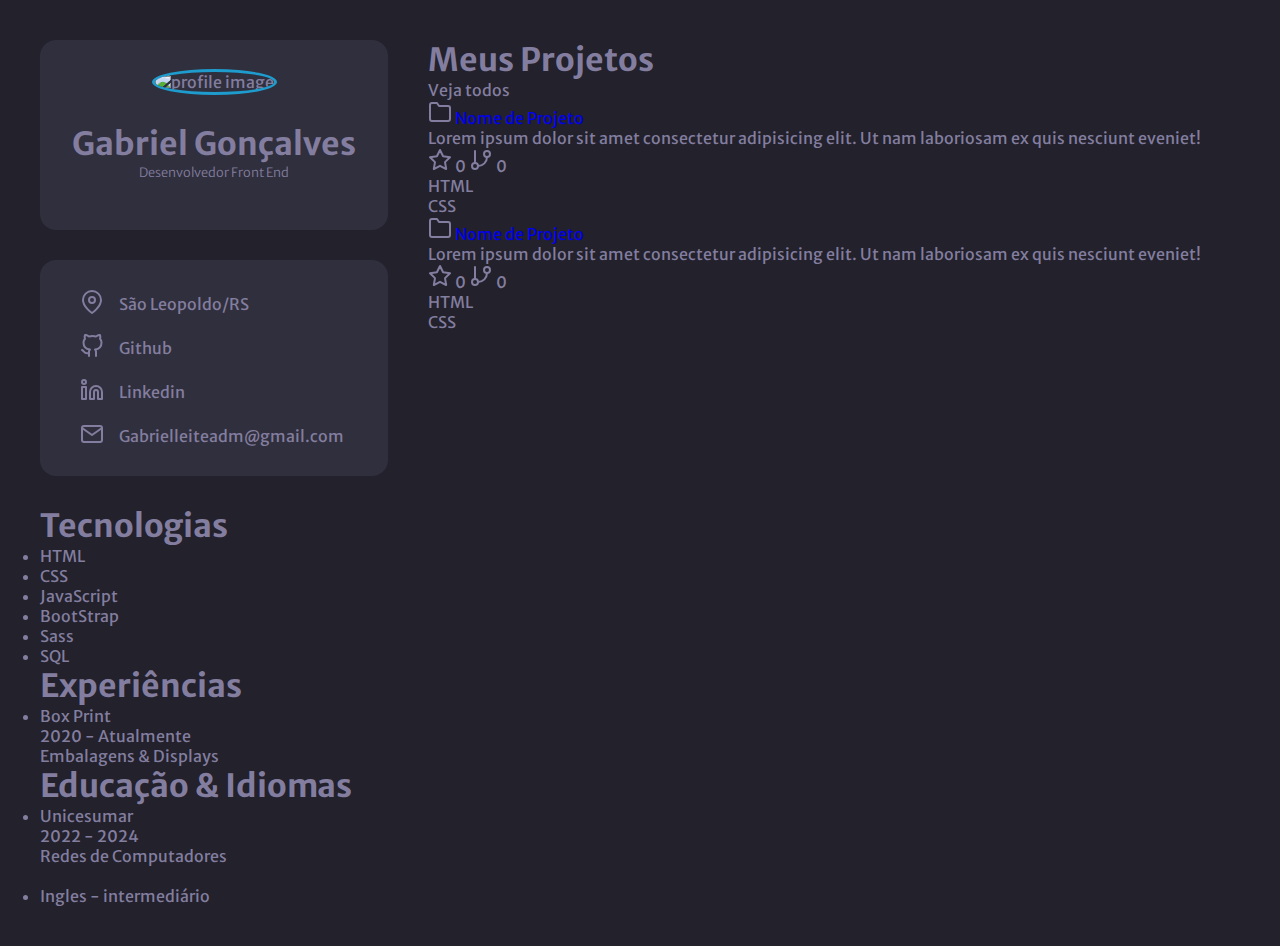
==== Portfolio/index.html @ c4e82d57 "att" ====
<!DOCTYPE html>
<html lang="pt-br">

<head>
    <meta charset="UTF-8">
    <meta http-equiv="X-UA-Compatible" content="IE=edge">
    <meta name="viewport" content="width=device-width, initial-scale=1.0">
    <link rel="shortcut icon" href="/favicon/favicon.ico" type="image/x-icon">
    <link rel="stylesheet" href="/style/style.css">
    <link rel="preconnect" href="https://fonts.googleapis.com">
    <link rel="preconnect" href="https://fonts.gstatic.com" crossorigin>
    <link href="https://fonts.googleapis.com/css2?family=Merriweather+Sans:wght@300;400;500;700&display=swap"
        rel="stylesheet">
    <title>Portfolio</title>
</head>

<body>
    <aside class="sidebar">
        <div class="profile">
            <img class="profile-photo" src="https://picsum.photos/128" alt="profile image">
            <h1 class="profile-dev">Gabriel Gonçalves</h1>
            <p class="profile-stack">Desenvolvedor Front End</p>
        </div>
        <div class="social-media">
            <div class="social-name">
                <img src="assets/map-pin.svg" alt="map pin">
                <a class="social-link" target="_blank" href="https://goo.gl/maps/F4BkJALcsFxPTntk9">São Leopoldo/RS</a>
            </div>
            <div class="social-name">
                <img src="assets/github.svg" alt="work">
                <a target="_blank" href="https://github.com/GabrielFleckl">Github</a>
            </div>
            <div class="social-name">
                <img src="assets/linkedin.svg" alt="work">
                <a target="_blank" href="https://www.linkedin.com/in/dev-gabriel-leite/">Linkedin</a>
            </div>
            <div class="social-name">
                <img src="assets/mail.svg" alt="work">
                <a href="#">Gabrielleiteadm@gmail.com</a>
            </div>
        </div>
        <div class="technologies">
            <h1 class="technologies-h1">Tecnologias</h1>
            <ul class="technologies-list">
                <li>HTML</li>
                <li>CSS</li>
                <li>JavaScript</li>
                <li>BootStrap</li>
                <li>Sass</li>
                <li>SQL</li>
            </ul>
        </div>
        <div class="XP">
            <h1>Experiências</h1>
            <ul>
                <li>
                    <p>Box Print</p>
                    <p>2020 - Atualmente</p>
                    <p>Embalagens & Displays</p>
                </li>
            </ul>
        </div>
        <div class="education">
            <h1>Educação & Idiomas</h1>
            <ul>
                <li>
                    <p>Unicesumar</p>
                    <p>2022 - 2024</p>
                    <p>Redes de Computadores</p>
                </li>
                <br>
                <li>
                    <p>Ingles - intermediário</p>
                </li>
            </ul>
        </div>
    </aside>
    <main class="content">
        <div class="projects">
            <h1 class="projects-title">Meus Projetos</h1>
            <p class="projects-paragraph">Veja todos</p>
        </div>
        <div class="card">
            <img class="card-img" src="assets/folder.svg" alt="pasta">
            <a class="card-title" href="#">Nome de Projeto</a>
            <p class="card-details">Lorem ipsum dolor sit amet consectetur adipisicing elit. Ut nam laboriosam ex quis
                nesciunt eveniet!</p>
            <img class="card-img-details" src="assets/star.svg" alt=""> 0
            <img class="card-img-details" src="assets/git-branch.svg" alt=""> 0
            <p class="card-tech">HTML</p>
            <p class="card-tech">CSS</p>
        </div>
        <div class="card">
            <img class="card-img" src="assets/folder.svg" alt="pasta">
            <a class="card-title" href="#">Nome de Projeto</a>
            <p class="card-details">Lorem ipsum dolor sit amet consectetur adipisicing elit. Ut nam laboriosam ex quis
                nesciunt eveniet!</p>
            <img class="card-img-details" src="assets/star.svg" alt=""> 0
            <img class="card-img-details" src="assets/git-branch.svg" alt=""> 0
            <p class="card-tech">HTML</p>
            <p class="card-tech">CSS</p>
        </div>
    </main>
</body>

</html>
---- style/style.css ----
* {
  padding: 0;
  margin: 0;
  box-sizing: border-box;
  font-family: "Merriweather Sans", sans-serif;
  text-decoration: none;
}

body {
  padding: 2.5em;
  margin: 0 auto;
  background-color: #22212C;
  color: #837E9F;
  display: flex;
  gap: 2.5em;
}

.sidebar {
  display: flex;
  flex-direction: column;
}
.sidebar .profile {
  display: flex;
  align-items: center;
  justify-content: center;
  flex-direction: column;
  background-color: #302F3D;
  border-radius: 1em;
  margin-bottom: 1.9em;
  min-width: 348px;
}
.sidebar .profile-photo {
  border-radius: 50%;
  border: 3px solid #1e9cce;
  margin: 1.8em 0px;
}
.sidebar .profile-name {
  margin-bottom: 4px;
  font-weight: 700;
}
.sidebar .profile-stack {
  font-size: 0.8em;
  font-weight: 300;
  margin-bottom: 50px;
}
.sidebar .social-media {
  background-color: #302F3D;
  border-radius: 1em;
  margin-bottom: 1.9em;
  display: flex;
  flex-direction: column;
  justify-content: center;
  align-items: flex-start;
  min-width: 328px;
  padding: 30px 0px 10px 40px;
}
.sidebar .social-media .social-name {
  display: flex;
  align-items: flex-end;
  margin-bottom: 20px;
}
.sidebar .social-media .social-name a {
  margin-left: 15px;
  color: #837E9F;
  transform: 2ms ease-in;
  position: relative;
}
.sidebar .social-media .social-name a:hover {
  text-decoration: underline;
}
.sidebar .social-media .social-name img {
  cursor: pointer;
}/*# sourceMappingURL=style.css.map */
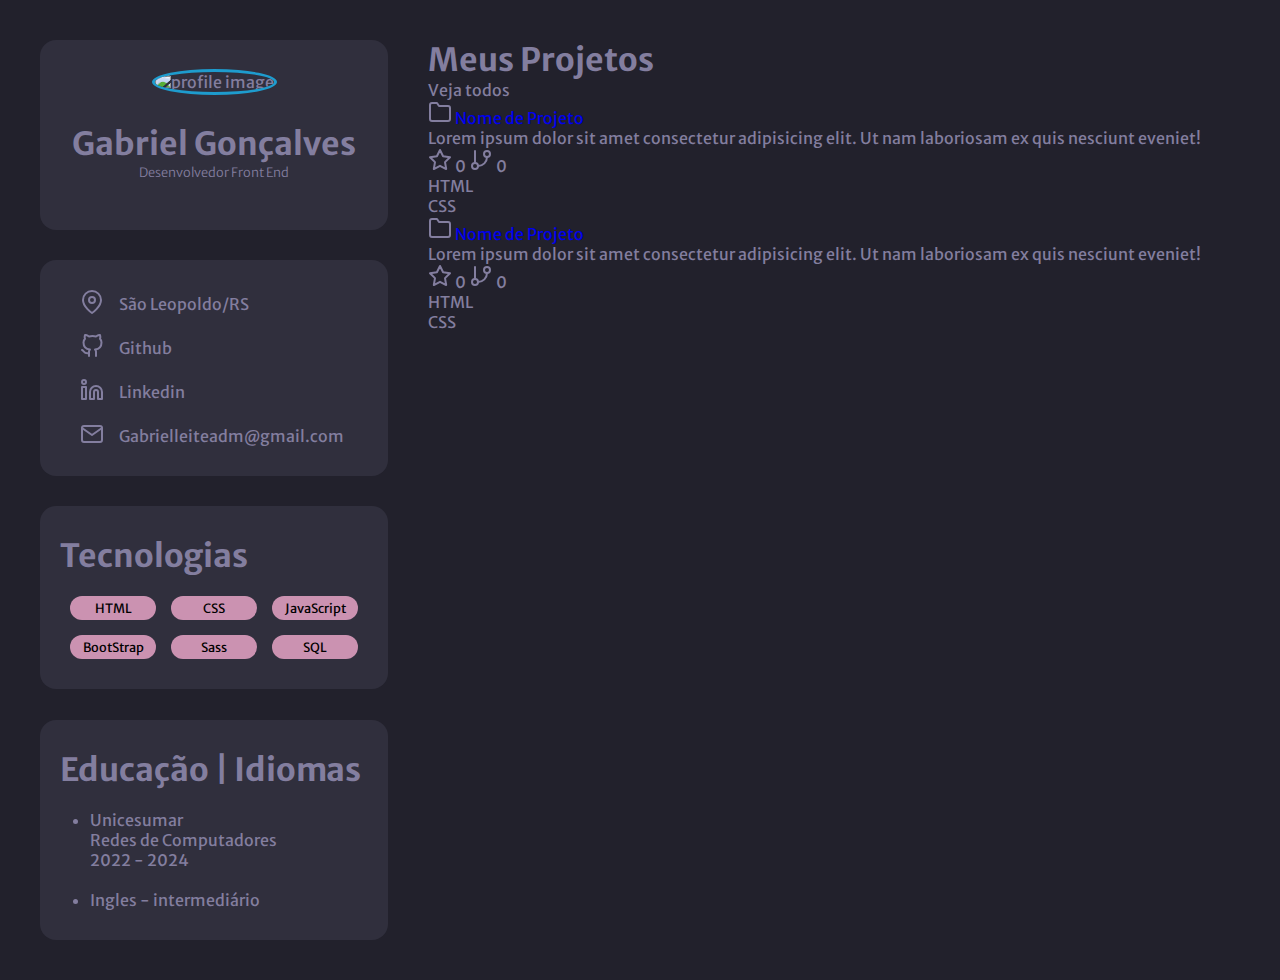
==== commit b3b0b7ef: "att" ====
--- a/Portfolio/index.html
+++ b/Portfolio/index.html
@@ -6,7 +6,7 @@
     <meta http-equiv="X-UA-Compatible" content="IE=edge">
     <meta name="viewport" content="width=device-width, initial-scale=1.0">
     <link rel="shortcut icon" href="/favicon/favicon.ico" type="image/x-icon">
-    <link rel="stylesheet" href="/style/style.css">
+    <link rel="stylesheet" href="style/style.css">
     <link rel="preconnect" href="https://fonts.googleapis.com">
     <link rel="preconnect" href="https://fonts.gstatic.com" crossorigin>
     <link href="https://fonts.googleapis.com/css2?family=Merriweather+Sans:wght@300;400;500;700&display=swap"
@@ -17,62 +17,53 @@
 <body>
     <aside class="sidebar">
         <div class="profile">
-            <img class="profile-photo" src="https://picsum.photos/128" alt="profile image">
+            <img class="profile-photo" src="" alt="profile image">
             <h1 class="profile-dev">Gabriel Gonçalves</h1>
             <p class="profile-stack">Desenvolvedor Front End</p>
         </div>
         <div class="social-media">
             <div class="social-name">
-                <img src="assets/map-pin.svg" alt="map pin">
+                <img class="img-link" src="assets/map-pin.svg" alt="map pin">
                 <a class="social-link" target="_blank" href="https://goo.gl/maps/F4BkJALcsFxPTntk9">São Leopoldo/RS</a>
             </div>
             <div class="social-name">
-                <img src="assets/github.svg" alt="work">
+                <img class="img-link" src="assets/github.svg" alt="work">
                 <a target="_blank" href="https://github.com/GabrielFleckl">Github</a>
             </div>
             <div class="social-name">
-                <img src="assets/linkedin.svg" alt="work">
+                <img class="img-link" src="assets/linkedin.svg" alt="work">
                 <a target="_blank" href="https://www.linkedin.com/in/dev-gabriel-leite/">Linkedin</a>
             </div>
             <div class="social-name">
-                <img src="assets/mail.svg" alt="work">
+                <img class="img-link" src="assets/mail.svg" alt="work">
                 <a href="#">Gabrielleiteadm@gmail.com</a>
             </div>
         </div>
         <div class="technologies">
             <h1 class="technologies-h1">Tecnologias</h1>
             <ul class="technologies-list">
-                <li>HTML</li>
-                <li>CSS</li>
-                <li>JavaScript</li>
-                <li>BootStrap</li>
-                <li>Sass</li>
-                <li>SQL</li>
-            </ul>
-        </div>
-        <div class="XP">
-            <h1>Experiências</h1>
-            <ul>
-                <li>
-                    <p>Box Print</p>
-                    <p>2020 - Atualmente</p>
-                    <p>Embalagens & Displays</p>
-                </li>
+                <li class="tech" >HTML</li>
+                <li class="tech">CSS</li>
+                <li class="tech">JavaScript</li>
+                <li class="tech">BootStrap</li>
+                <li class="tech">Sass</li>
+                <li class="tech">SQL</li>
             </ul>
         </div>
         <div class="education">
-            <h1>Educação & Idiomas</h1>
-            <ul>
+            <h1 class="education-h1">Educação | Idiomas</h1>
+            <ul class="education-list">
                 <li>
                     <p>Unicesumar</p>
+                    <p>Redes de Computadores</p>
                     <p>2022 - 2024</p>
-                    <p>Redes de Computadores</p>
                 </li>
-                <br>
                 <li>
                     <p>Ingles - intermediário</p>
                 </li>
+                
             </ul>
+
         </div>
     </aside>
     <main class="content">
--- a/Portfolio/style/style.css
+++ b/Portfolio/style/style.css
@@ -0,0 +1,127 @@
+* {
+  padding: 0;
+  margin: 0;
+  box-sizing: border-box;
+  font-family: "Merriweather Sans", sans-serif;
+  text-decoration: none;
+}
+
+body {
+  padding: 2.5em;
+  margin: 0 auto;
+  background-color: #22212C;
+  color: #837E9F;
+  display: flex;
+  gap: 2.5em;
+}
+
+.sidebar {
+  display: flex;
+  flex-direction: column;
+}
+.sidebar .profile {
+  display: flex;
+  align-items: center;
+  justify-content: center;
+  flex-direction: column;
+  background-color: #302F3D;
+  border-radius: 1em;
+  margin-bottom: 1.9em;
+  min-width: 348px;
+}
+.sidebar .profile-photo {
+  border-radius: 50%;
+  border: 3px solid #1e9cce;
+  margin: 1.8em 0px;
+}
+.sidebar .profile-name {
+  margin-bottom: 4px;
+  font-weight: 700;
+}
+.sidebar .profile-stack {
+  font-size: 0.8em;
+  font-weight: 300;
+  margin-bottom: 50px;
+}
+.sidebar .social-media {
+  background-color: #302F3D;
+  border-radius: 1em;
+  margin-bottom: 1.9em;
+  display: flex;
+  flex-direction: column;
+  justify-content: center;
+  align-items: flex-start;
+  max-width: 348px;
+  padding: 30px 0px 10px 40px;
+}
+.sidebar .social-media .social-name {
+  display: flex;
+  align-items: flex-end;
+  margin-bottom: 20px;
+}
+.sidebar .social-media .social-name a {
+  margin-left: 15px;
+  color: #837E9F;
+}
+.sidebar .social-media .social-name a:hover {
+  text-decoration: underline;
+}
+.sidebar .social-media .social-name .img-link {
+  cursor: pointer;
+}
+
+.technologies {
+  background-color: #302F3D;
+  border-radius: 1em;
+  margin-bottom: 1.9em;
+  display: flex;
+  flex-direction: column;
+  justify-content: center;
+  width: 348px;
+  padding: 30px 20px;
+}
+.technologies-h1 {
+  display: flex;
+  align-items: flex-end;
+  margin-bottom: 20px;
+}
+.technologies-list {
+  display: flex;
+  justify-content: center;
+  align-items: center;
+  list-style: none;
+  flex-wrap: wrap;
+  gap: 15px;
+}
+.technologies .tech {
+  display: flex;
+  justify-content: center;
+  align-items: center;
+  background-color: #CB92B1;
+  color: #000000;
+  border-radius: 30px;
+  width: 86px;
+  height: 24px;
+  font-size: 0.8em;
+}
+
+.education {
+  background-color: #302F3D;
+  border-radius: 1em;
+  display: flex;
+  flex-direction: column;
+  justify-content: center;
+  width: 348px;
+  padding: 30px 20px;
+}
+.education-h1 {
+  display: flex;
+  align-items: center;
+  margin-bottom: 20px;
+}
+.education-list {
+  display: flex;
+  flex-direction: column;
+  padding: 0px 30px;
+  gap: 20px;
+}/*# sourceMappingURL=style.css.map */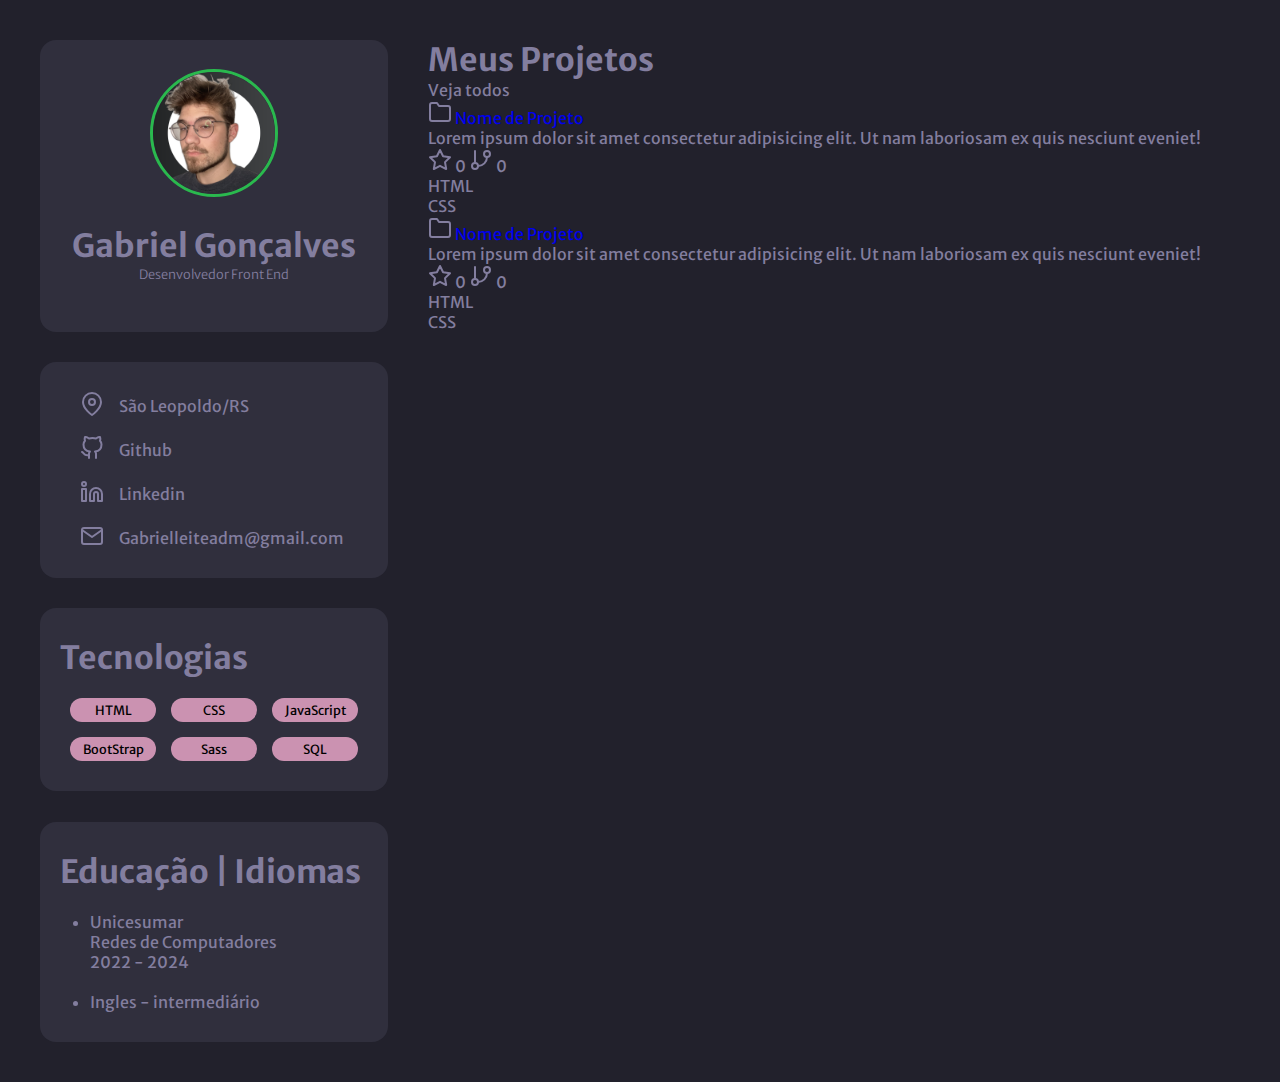
==== commit 9486db79: "att" ====
--- a/Portfolio/index.html
+++ b/Portfolio/index.html
@@ -17,7 +17,7 @@
 <body>
     <aside class="sidebar">
         <div class="profile">
-            <img class="profile-photo" src="" alt="profile image">
+            <img class="profile-photo" src="img/profile-pic.png" alt="profile image">
             <h1 class="profile-dev">Gabriel Gonçalves</h1>
             <p class="profile-stack">Desenvolvedor Front End</p>
         </div>
--- a/Portfolio/style/style.css
+++ b/Portfolio/style/style.css
@@ -31,8 +31,9 @@
 }
 .sidebar .profile-photo {
   border-radius: 50%;
-  border: 3px solid #1e9cce;
+  border: 3px solid #2ab94e;
   margin: 1.8em 0px;
+  width: 128px;
 }
 .sidebar .profile-name {
   margin-bottom: 4px;
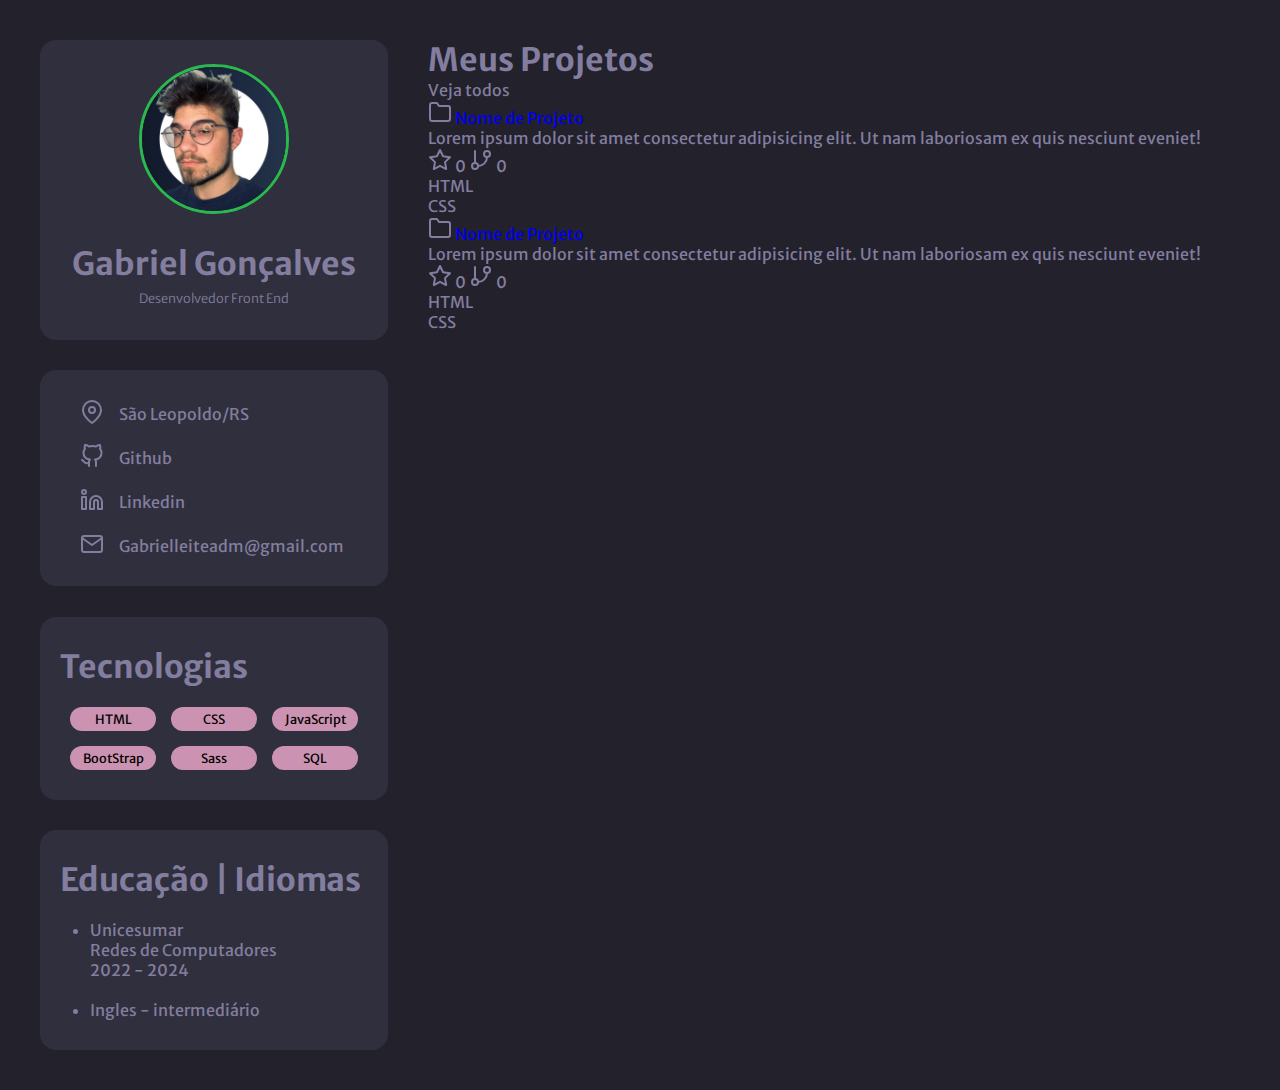
==== commit 360e3f5b: "att" ====
--- a/Portfolio/index.html
+++ b/Portfolio/index.html
@@ -17,7 +17,7 @@
 <body>
     <aside class="sidebar">
         <div class="profile">
-            <img class="profile-photo" src="img/profile-pic.png" alt="profile image">
+            <img class="profile-photo" src="img/profile-photo.jpeg" alt="profile image">
             <h1 class="profile-dev">Gabriel Gonçalves</h1>
             <p class="profile-stack">Desenvolvedor Front End</p>
         </div>
--- a/Portfolio/style/style.css
+++ b/Portfolio/style/style.css
@@ -32,17 +32,17 @@
 .sidebar .profile-photo {
   border-radius: 50%;
   border: 3px solid #2ab94e;
-  margin: 1.8em 0px;
-  width: 128px;
+  margin: 24px 0px;
+  width: 150px;
 }
-.sidebar .profile-name {
-  margin-bottom: 4px;
+.sidebar .profile-dev {
+  margin: 6px auto;
   font-weight: 700;
 }
 .sidebar .profile-stack {
   font-size: 0.8em;
   font-weight: 300;
-  margin-bottom: 50px;
+  margin-bottom: 34px;
 }
 .sidebar .social-media {
   background-color: #302F3D;
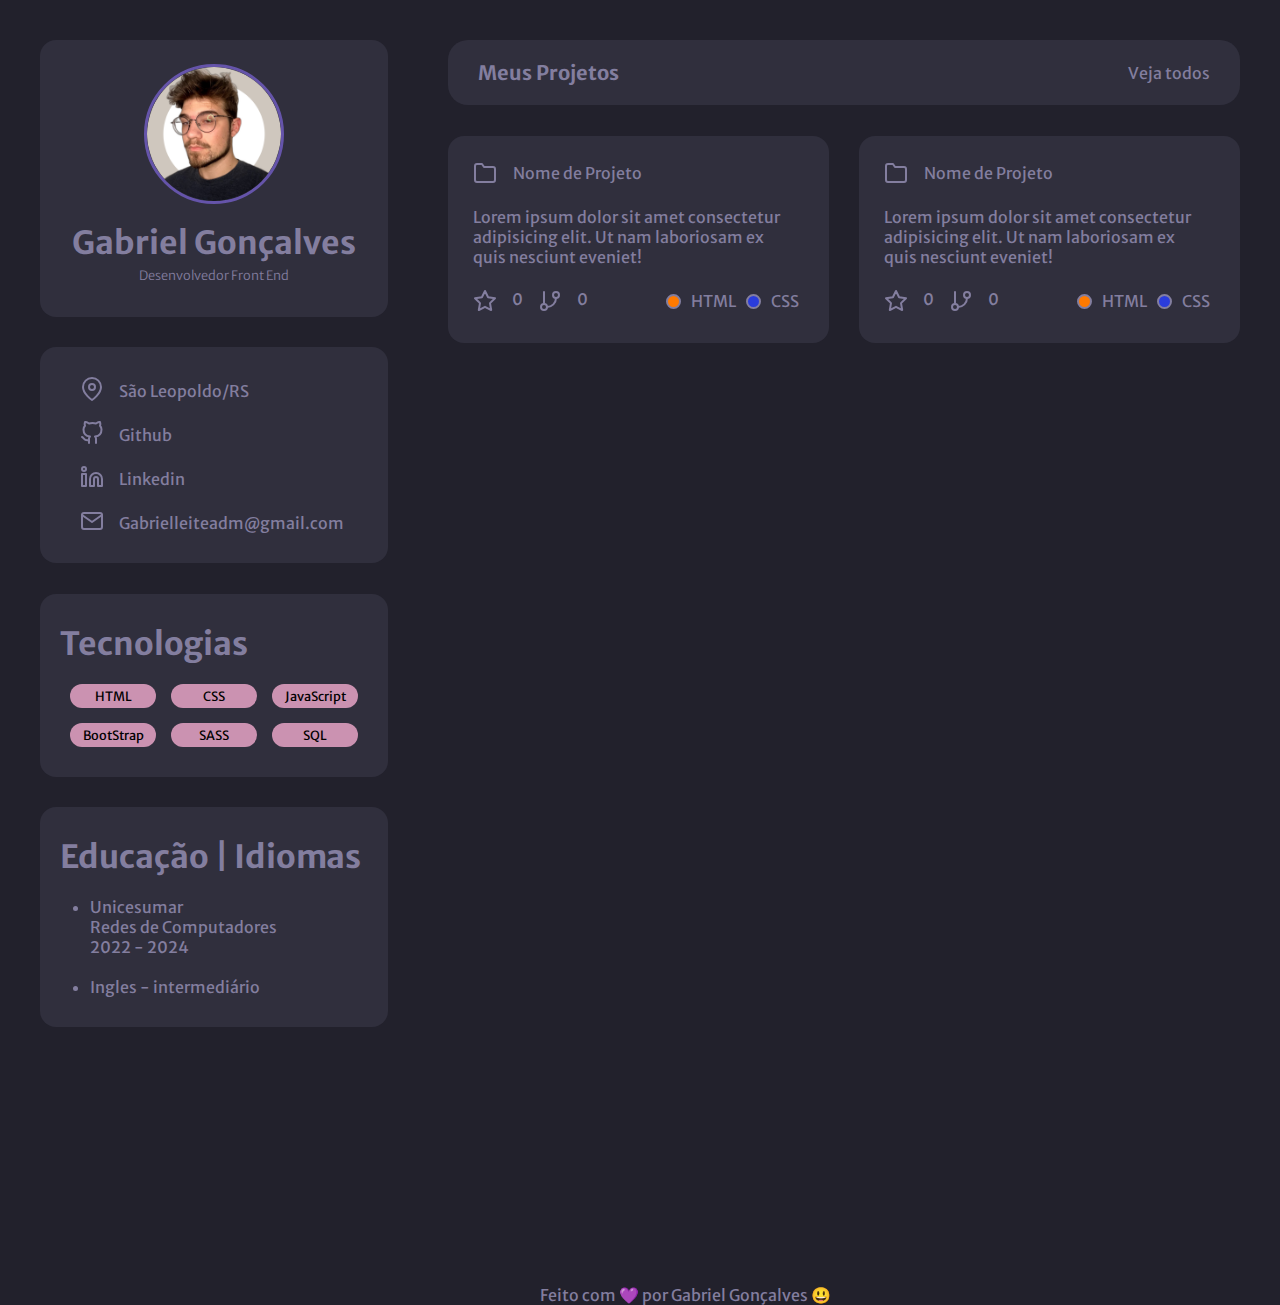
==== commit 047a61c4: "patch" ====
--- a/Portfolio/index.html
+++ b/Portfolio/index.html
@@ -11,13 +11,14 @@
     <link rel="preconnect" href="https://fonts.gstatic.com" crossorigin>
     <link href="https://fonts.googleapis.com/css2?family=Merriweather+Sans:wght@300;400;500;700&display=swap"
         rel="stylesheet">
+        <link rel="shortcut icon" href="/Portfolio/favicon/favicon.ico" type="image/x-icon">
     <title>Portfolio</title>
 </head>
 
 <body>
     <aside class="sidebar">
         <div class="profile">
-            <img class="profile-photo" src="img/profile-photo.jpeg" alt="profile image">
+            <img class="profile-photo" src="img/profile-photo.png" alt="profile image">
             <h1 class="profile-dev">Gabriel Gonçalves</h1>
             <p class="profile-stack">Desenvolvedor Front End</p>
         </div>
@@ -46,7 +47,7 @@
                 <li class="tech">CSS</li>
                 <li class="tech">JavaScript</li>
                 <li class="tech">BootStrap</li>
-                <li class="tech">Sass</li>
+                <li class="tech">SASS</li>
                 <li class="tech">SQL</li>
             </ul>
         </div>
@@ -68,30 +69,60 @@
     </aside>
     <main class="content">
         <div class="projects">
-            <h1 class="projects-title">Meus Projetos</h1>
-            <p class="projects-paragraph">Veja todos</p>
+            <p class="projects-title">Meus Projetos</p>
+            <a class="projects-link" href="#">Veja todos</a>
         </div>
-        <div class="card">
-            <img class="card-img" src="assets/folder.svg" alt="pasta">
-            <a class="card-title" href="#">Nome de Projeto</a>
-            <p class="card-details">Lorem ipsum dolor sit amet consectetur adipisicing elit. Ut nam laboriosam ex quis
-                nesciunt eveniet!</p>
-            <img class="card-img-details" src="assets/star.svg" alt=""> 0
-            <img class="card-img-details" src="assets/git-branch.svg" alt=""> 0
-            <p class="card-tech">HTML</p>
-            <p class="card-tech">CSS</p>
-        </div>
-        <div class="card">
-            <img class="card-img" src="assets/folder.svg" alt="pasta">
-            <a class="card-title" href="#">Nome de Projeto</a>
-            <p class="card-details">Lorem ipsum dolor sit amet consectetur adipisicing elit. Ut nam laboriosam ex quis
-                nesciunt eveniet!</p>
-            <img class="card-img-details" src="assets/star.svg" alt=""> 0
-            <img class="card-img-details" src="assets/git-branch.svg" alt=""> 0
-            <p class="card-tech">HTML</p>
-            <p class="card-tech">CSS</p>
-        </div>
+        <article class="card-galley">
+            <div class="card">
+                <header class="card-header">
+                    <img class="card-img" src="assets/folder.svg" alt="pasta">
+                    <a class="card-title" href="#">Nome de Projeto</a>
+                </header>
+                <main class="main-card">
+                    <p class="card-details">Lorem ipsum dolor sit amet consectetur adipisicing elit. Ut nam laboriosam ex quis
+                        nesciunt eveniet!</p>
+                </main>
+                <footer class="card-footer">
+                    <div class="card-footer-img">
+                        <img class="card-img-details" src="assets/star.svg" alt=""> 0
+                        <img class="card-img-details" src="assets/git-branch.svg" alt=""> 0
+                    </div>
+                    <div class="footer-techs">
+                        <div class="ball-orange"></div>
+                        <p class="html">HTML</p>
+                        <div class="ball-blue"></div>
+                        <p class="css">CSS</p>
+                    </div>
+                </footer>
+            </div>
+            <div class="card">
+                <header class="card-header">
+                    <img class="card-img" src="assets/folder.svg" alt="pasta">
+                    <a class="card-title" href="#">Nome de Projeto</a>
+                </header>
+                <main class="main-card">
+                    <p class="card-details">Lorem ipsum dolor sit amet consectetur adipisicing elit. Ut nam laboriosam ex quis
+                        nesciunt eveniet!</p>
+                </main>
+                <footer class="card-footer">
+                    <div class="card-footer-img">
+                        <img class="card-img-details" src="assets/star.svg" alt=""> 0
+                        <img class="card-img-details" src="assets/git-branch.svg" alt=""> 0
+                    </div>
+                    <div class="footer-techs">
+                        <div class="ball-orange"></div>
+                        <p class="html">HTML</p>
+                        <div class="ball-blue"></div>
+                        <p class="css">CSS</p>
+                    </div>
+                </footer>
+            </div>
+        </article>
+        <footer class="content-footer">
+            <p>Feito com 💜 por Gabriel Gonçalves 😃</p>
+        </footer>
     </main>
+    
 </body>
 
 </html>--- a/Portfolio/style/style.css
+++ b/Portfolio/style/style.css
@@ -12,7 +12,7 @@
   background-color: #22212C;
   color: #837E9F;
   display: flex;
-  gap: 2.5em;
+  gap: 60px;
 }
 
 .sidebar {
@@ -31,12 +31,12 @@
 }
 .sidebar .profile-photo {
   border-radius: 50%;
-  border: 3px solid #2ab94e;
-  margin: 24px 0px;
-  width: 150px;
+  border: 3px solid #6554aa;
+  margin: 24px 0px 15px 0px;
+  width: 140px;
 }
 .sidebar .profile-dev {
-  margin: 6px auto;
+  margin: 4px auto;
   font-weight: 700;
 }
 .sidebar .profile-stack {
@@ -125,4 +125,88 @@
   flex-direction: column;
   padding: 0px 30px;
   gap: 20px;
+}
+
+.projects {
+  display: flex;
+  align-items: center;
+  justify-content: space-between;
+  width: 100%;
+  padding: 20px 30px 20px 30px;
+  border-radius: 20px;
+  background-color: #302F3D;
+  margin-bottom: 31px;
+}
+.projects-title {
+  font-size: 20px;
+  font-weight: bold;
+}
+.projects-link {
+  color: #837E9F;
+}
+.projects-link:hover {
+  text-decoration: underline;
+  color: #6554aa;
+}
+
+.card-galley {
+  display: flex;
+  gap: 30px;
+}
+
+.card {
+  background-color: #302F3D;
+  border-radius: 1em;
+  padding: 25px 30px 30px 25px;
+}
+.card-header {
+  display: flex;
+  align-items: center;
+  gap: 1em;
+  margin-bottom: 22px;
+}
+.card-title {
+  color: #837E9F;
+}
+.card-title:hover {
+  text-decoration: underline;
+  color: #6554aa;
+}
+.card-details {
+  max-width: 100%;
+  margin-bottom: 22px;
+}
+.card-footer {
+  display: flex;
+  align-items: center;
+  justify-content: space-between;
+}
+.card-footer .card-footer-img {
+  display: flex;
+  gap: 15px;
+}
+.card-footer .footer-techs {
+  display: flex;
+  gap: 10px;
+  align-items: center;
+}
+.card-footer .footer-techs .ball-orange {
+  width: 15px;
+  height: 15px;
+  background: #FF7A00;
+  border-radius: 50%;
+  border: 2px solid #837E9F;
+}
+.card-footer .footer-techs .ball-blue {
+  width: 15px;
+  height: 15px;
+  background: #2A3CDC;
+  border-radius: 50%;
+  border: 2px solid #837E9F;
+}
+
+.content-footer {
+  position: absolute;
+  bottom: -405px;
+  left: 540px;
 }/*# sourceMappingURL=style.css.map */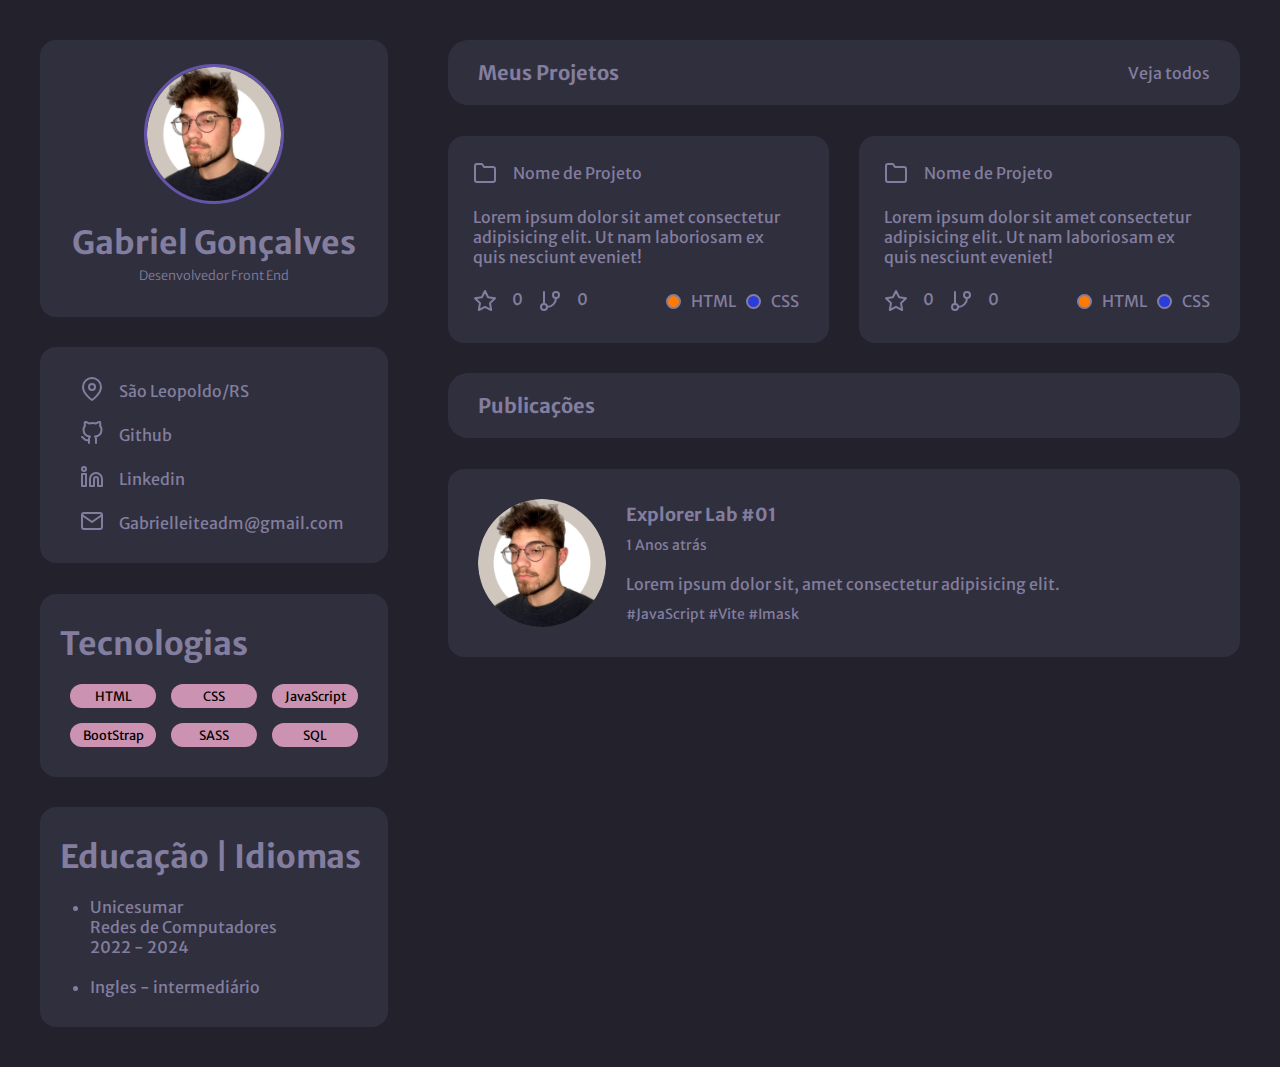
==== commit c579d8f5: "patch" ====
--- a/Portfolio/index.html
+++ b/Portfolio/index.html
@@ -72,7 +72,7 @@
             <p class="projects-title">Meus Projetos</p>
             <a class="projects-link" href="#">Veja todos</a>
         </div>
-        <article class="card-galley">
+        <article class="card-gallery">
             <div class="card">
                 <header class="card-header">
                     <img class="card-img" src="assets/folder.svg" alt="pasta">
@@ -117,10 +117,26 @@
                     </div>
                 </footer>
             </div>
+            
         </article>
-        <footer class="content-footer">
-            <p>Feito com 💜 por Gabriel Gonçalves 😃</p>
-        </footer>
+        <div class="post">
+            <p class="post-title">Publicações</p>
+        </div>
+        <div class="post-card">
+            
+            <img class="post-photo" src="img/profile-photo.png" alt="profile-pic">
+
+            <div class="post-content">
+                <p class="post-title" >Explorer Lab #01</p>
+                
+                <p class="post-time" >1 Anos atrás</p>
+    
+                <p class="post-description">Lorem ipsum dolor sit, amet consectetur adipisicing elit. </p>
+                
+                <p class="post-tags">#JavaScript #Vite #Imask</p>
+            </div>
+
+        </div>
     </main>
     
 </body>
--- a/Portfolio/style/style.css
+++ b/Portfolio/style/style.css
@@ -127,7 +127,7 @@
   gap: 20px;
 }
 
-.projects {
+.projects, .post {
   display: flex;
   align-items: center;
   justify-content: space-between;
@@ -137,21 +137,22 @@
   background-color: #302F3D;
   margin-bottom: 31px;
 }
-.projects-title {
+.projects-title, .post-title {
   font-size: 20px;
   font-weight: bold;
 }
-.projects-link {
-  color: #837E9F;
-}
-.projects-link:hover {
+.projects-link, .post-link {
+  color: #837E9F;
+}
+.projects-link:hover, .post-link:hover {
   text-decoration: underline;
   color: #6554aa;
 }
 
-.card-galley {
+.card-gallery {
   display: flex;
   gap: 30px;
+  margin-bottom: 30px;
 }
 
 .card {
@@ -205,8 +206,31 @@
   border: 2px solid #837E9F;
 }
 
-.content-footer {
-  position: absolute;
-  bottom: -405px;
-  left: 540px;
+.post-card {
+  background-color: #302F3D;
+  border-radius: 1em;
+  padding: 30px;
+  display: flex;
+  gap: 20px;
+  align-items: center;
+}
+.post-card .post-photo {
+  border-radius: 50%;
+  width: 128px;
+}
+.post-card .post-title {
+  font-size: 18px;
+  font-weight: bold;
+  margin-bottom: 10px;
+}
+.post-card .post-time {
+  font-size: 14px;
+  margin-bottom: 20px;
+}
+.post-card .post-description {
+  font-size: 1em;
+  margin-bottom: 11px;
+}
+.post-card .post-tags {
+  font-size: 14px;
 }/*# sourceMappingURL=style.css.map */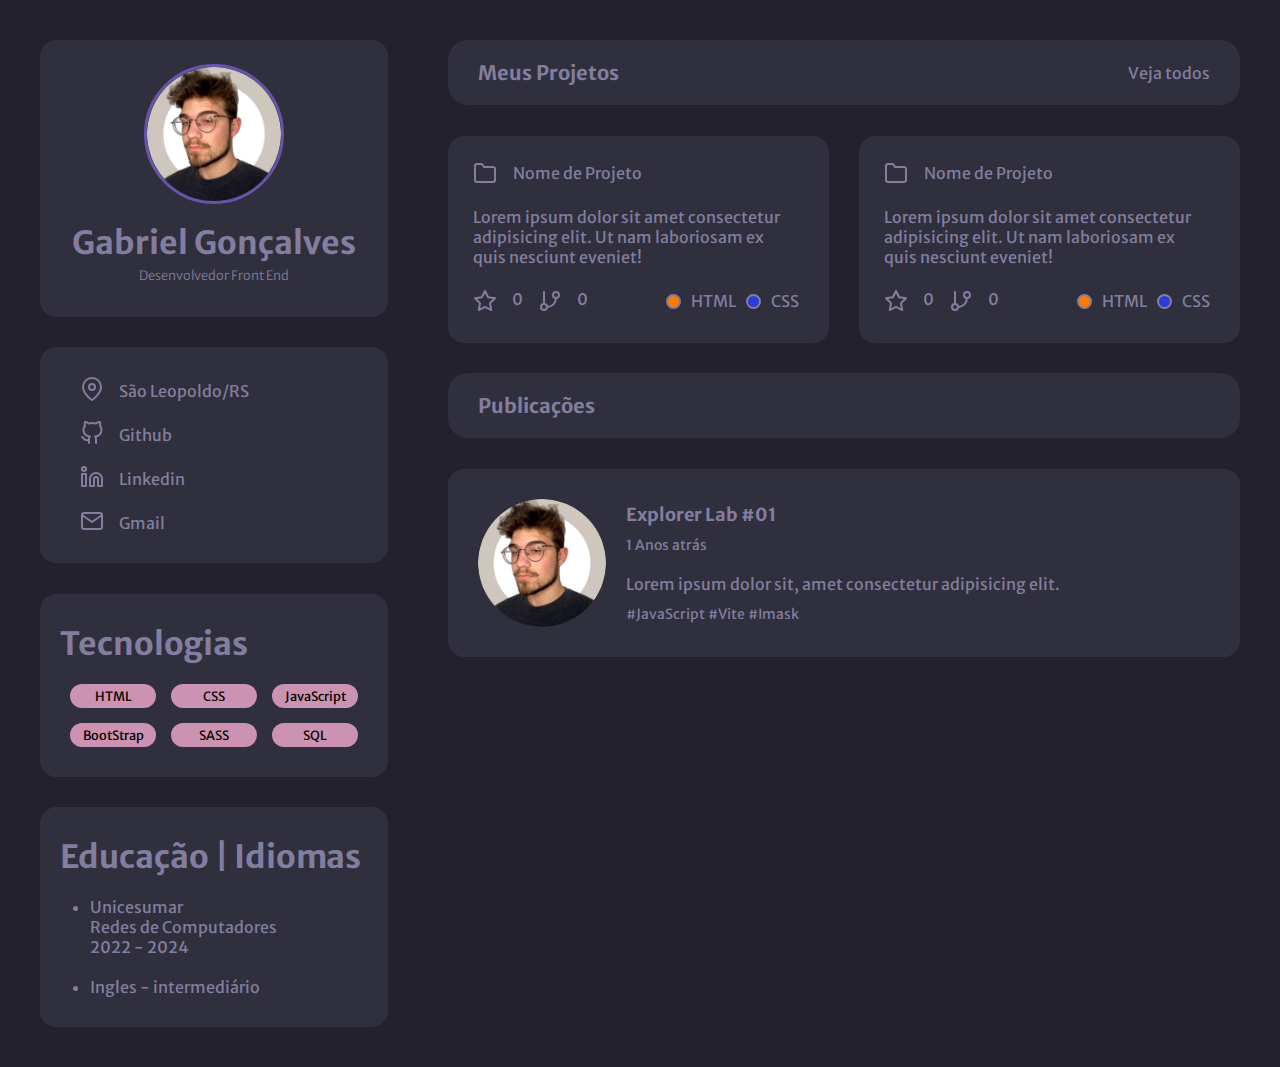
==== commit 4a974acb: "patch" ====
--- a/Portfolio/index.html
+++ b/Portfolio/index.html
@@ -5,13 +5,12 @@
     <meta charset="UTF-8">
     <meta http-equiv="X-UA-Compatible" content="IE=edge">
     <meta name="viewport" content="width=device-width, initial-scale=1.0">
-    <link rel="shortcut icon" href="/favicon/favicon.ico" type="image/x-icon">
+    <link rel="shortcut icon" href="favicon/favicon.ico" type="image/x-icon">
     <link rel="stylesheet" href="style/style.css">
     <link rel="preconnect" href="https://fonts.googleapis.com">
     <link rel="preconnect" href="https://fonts.gstatic.com" crossorigin>
     <link href="https://fonts.googleapis.com/css2?family=Merriweather+Sans:wght@300;400;500;700&display=swap"
         rel="stylesheet">
-        <link rel="shortcut icon" href="/Portfolio/favicon/favicon.ico" type="image/x-icon">
     <title>Portfolio</title>
 </head>
 
@@ -37,7 +36,7 @@
             </div>
             <div class="social-name">
                 <img class="img-link" src="assets/mail.svg" alt="work">
-                <a href="#">Gabrielleiteadm@gmail.com</a>
+                <a href="#">Gmail</a>
             </div>
         </div>
         <div class="technologies">
--- a/Portfolio/style/style.css
+++ b/Portfolio/style/style.css
@@ -27,7 +27,7 @@
   background-color: #302F3D;
   border-radius: 1em;
   margin-bottom: 1.9em;
-  min-width: 348px;
+  max-width: 348px;
 }
 .sidebar .profile-photo {
   border-radius: 50%;
@@ -131,7 +131,7 @@
   display: flex;
   align-items: center;
   justify-content: space-between;
-  width: 100%;
+  max-width: 100%;
   padding: 20px 30px 20px 30px;
   border-radius: 20px;
   background-color: #302F3D;
@@ -233,4 +233,47 @@
 }
 .post-card .post-tags {
   font-size: 14px;
+}
+
+@media screen and (max-width: 1100px) {
+  body {
+    gap: 40px;
+  }
+  .sidebar {
+    display: flex;
+    flex-wrap: wrap;
+    max-width: 100%;
+  }
+  .card-gallery {
+    display: flex;
+    flex-direction: column;
+  }
+  .post-photo {
+    display: none;
+  }
+}
+@media screen and (max-width: 670px) {
+  body {
+    display: flex;
+    flex-direction: column;
+    gap: 60px;
+  }
+  .content {
+    max-width: 348px;
+  }
+  .projects {
+    display: flex;
+    flex-direction: column;
+    align-items: flex-start;
+  }
+  .card-footer {
+    display: flex;
+    flex-direction: column;
+    align-items: flex-start;
+  }
+}
+@media screen and (max-width: 360px) {
+  .profile, .social-media, .technologies, .education {
+    width: 275px;
+  }
 }/*# sourceMappingURL=style.css.map */